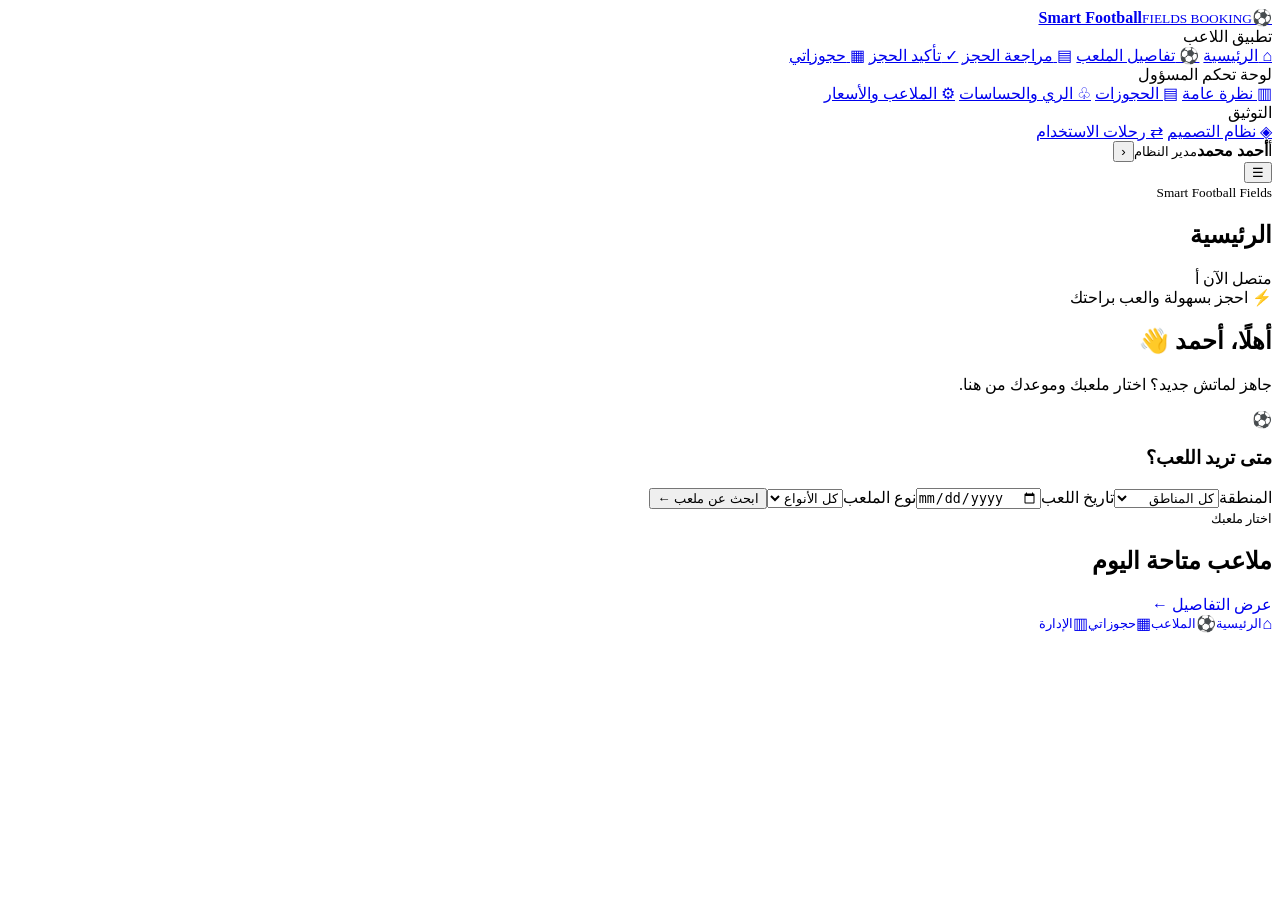
==== index.html @ da380d58 "Add files via upload" ====
<!doctype html>

<html dir="rtl" lang="ar">
<head>
<meta charset="utf-8"/><meta content="width=device-width,initial-scale=1" name="viewport"/>
<meta content="#164b35" name="theme-color"/><title>Smart Football Fields</title>
<link href="https://fonts.googleapis.com" rel="preconnect"/><link href="css/style.css" rel="stylesheet"/>

<link rel="manifest" href="manifest.json"/>
<link rel="icon" type="image/png" sizes="32x32" href="assets/icons/favicon-32.png"/>
<link rel="icon" type="image/png" sizes="16x16" href="assets/icons/favicon-16.png"/>
<link rel="apple-touch-icon" href="assets/icons/apple-touch-icon.png"/>
<meta name="apple-mobile-web-app-capable" content="yes"/>
<meta name="apple-mobile-web-app-status-bar-style" content="default"/>
<meta name="description" content="Smart Football Fields — smart booking and management for football fields."/>
<meta property="og:type" content="website"/>
<meta property="og:title" content="Smart Football Fields"/>
<meta property="og:description" content="Book and manage football fields with Smart Turf."/>
<meta property="og:image" content="assets/images/og-image-1200x630.jpg"/>
<meta property="og:image:width" content="1200"/>
<meta property="og:image:height" content="630"/>
<meta name="twitter:card" content="summary_large_image"/>
<meta name="twitter:image" content="assets/images/og-image-1200x630.jpg"/>

</head>
<body data-current-page="player-home">
<div class="layout">
<aside class="sidebar" id="sidebar">
<a class="logo" data-page="player-home" href="index.html"><span class="logo-ball">⚽</span><span><b>Smart Football</b><small>FIELDS BOOKING</small></span></a>
<div class="side-label">تطبيق اللاعب</div>
<a class="side-link" data-page="player-home" href="index.html">⌂ <span>الرئيسية</span></a>
<a class="side-link" data-page="field-details" href="field-details.html">⚽ <span>تفاصيل الملعب</span></a>
<a class="side-link" data-page="booking-review" href="booking-review.html">▤ <span>مراجعة الحجز</span></a>
<a class="side-link" data-page="booking-success" href="booking-success.html">✓ <span>تأكيد الحجز</span></a>
<a class="side-link" data-page="my-bookings" href="my-bookings.html">▦ <span>حجوزاتي</span></a>
<div class="side-label admin-label">لوحة تحكم المسؤول</div>
<a class="side-link" data-page="admin-overview" href="admin-dashboard.html">▥ <span>نظرة عامة</span></a>
<a class="side-link" data-page="admin-bookings" href="admin-bookings.html">▤ <span>الحجوزات</span></a>
<a class="side-link" data-page="irrigation" href="irrigation.html">♧ <span>الري والحساسات</span></a>
<a class="side-link" data-page="fields-pricing" href="fields-pricing.html">⚙ <span>الملاعب والأسعار</span></a>
<div class="side-label">التوثيق</div>
<a class="side-link" data-page="design-system" href="design-system.html">◈ <span>نظام التصميم</span></a>
<a class="side-link" data-page="user-flows" href="user-flows.html">⇄ <span>رحلات الاستخدام</span></a>
<div class="sidebar-bottom"><span class="avatar">أ</span><span><b>أحمد محمد</b><small>مدير النظام</small></span><button id="sidebarToggle" title="إغلاق القائمة">‹</button></div>
</aside>
<main class="main">
<header class="topbar"><button class="hamb" id="hamb">☰</button><div><small class="muted">Smart Football Fields</small><h2 id="pageHeading">الرئيسية</h2></div><div class="top-user"><span class="online"></span> متصل الآن <span class="avatar">أ</span></div></header>
<div class="content"><section class="page active" id="player-home">
<div class="welcome"><div><span class="tag">⚡ احجز بسهولة والعب براحتك</span><h1>أهلًا، أحمد 👋</h1><p>جاهز لماتش جديد؟ اختار ملعبك وموعدك من هنا.</p></div><div class="welcome-ball">⚽</div></div>
<div class="panel search-box"><h3>متى تريد اللعب؟</h3><div class="search-grid"><label>المنطقة<select id="areaSearch"><option value="">كل المناطق</option><option>مدينة نصر</option><option>المعادي</option><option>التجمع الخامس</option><option>الشروق</option></select></label><label>تاريخ اللعب<input id="searchDate" type="date"/></label><label>نوع الملعب<select id="searchType"><option value="">كل الأنواع</option><option>خماسي</option><option>سباعي</option></select></label><button class="primary" id="findFields">ابحث عن ملعب ←</button></div></div>
<div class="section-head"><div><small class="eyebrow">اختار ملعبك</small><h2>ملاعب متاحة اليوم</h2></div><a class="text-btn" data-page="field-details" href="field-details.html" role="button" style="text-decoration:none;display:inline-flex;align-items:center;justify-content:center">عرض التفاصيل ←</a></div>
<div class="cards" id="homeFieldCards"></div>
</section></div>
</main>
</div>
<div class="mobile-dock"><a data-page="player-home" href="index.html" role="button" style="text-decoration:none;display:inline-flex;align-items:center;justify-content:center">⌂<small>الرئيسية</small></a><a data-page="field-details" href="field-details.html" role="button" style="text-decoration:none;display:inline-flex;align-items:center;justify-content:center">⚽<small>الملاعب</small></a><a data-page="my-bookings" href="my-bookings.html" role="button" style="text-decoration:none;display:inline-flex;align-items:center;justify-content:center">▦<small>حجوزاتي</small></a><a data-page="admin-overview" href="admin-dashboard.html" role="button" style="text-decoration:none;display:inline-flex;align-items:center;justify-content:center">▥<small>الإدارة</small></a></div>
<div class="toast" id="toast"></div>
<script src="js/script.js"></script>
<script src="js/preferences.js"></script>
<script src="js/pwa.js"></script>
</body></html>
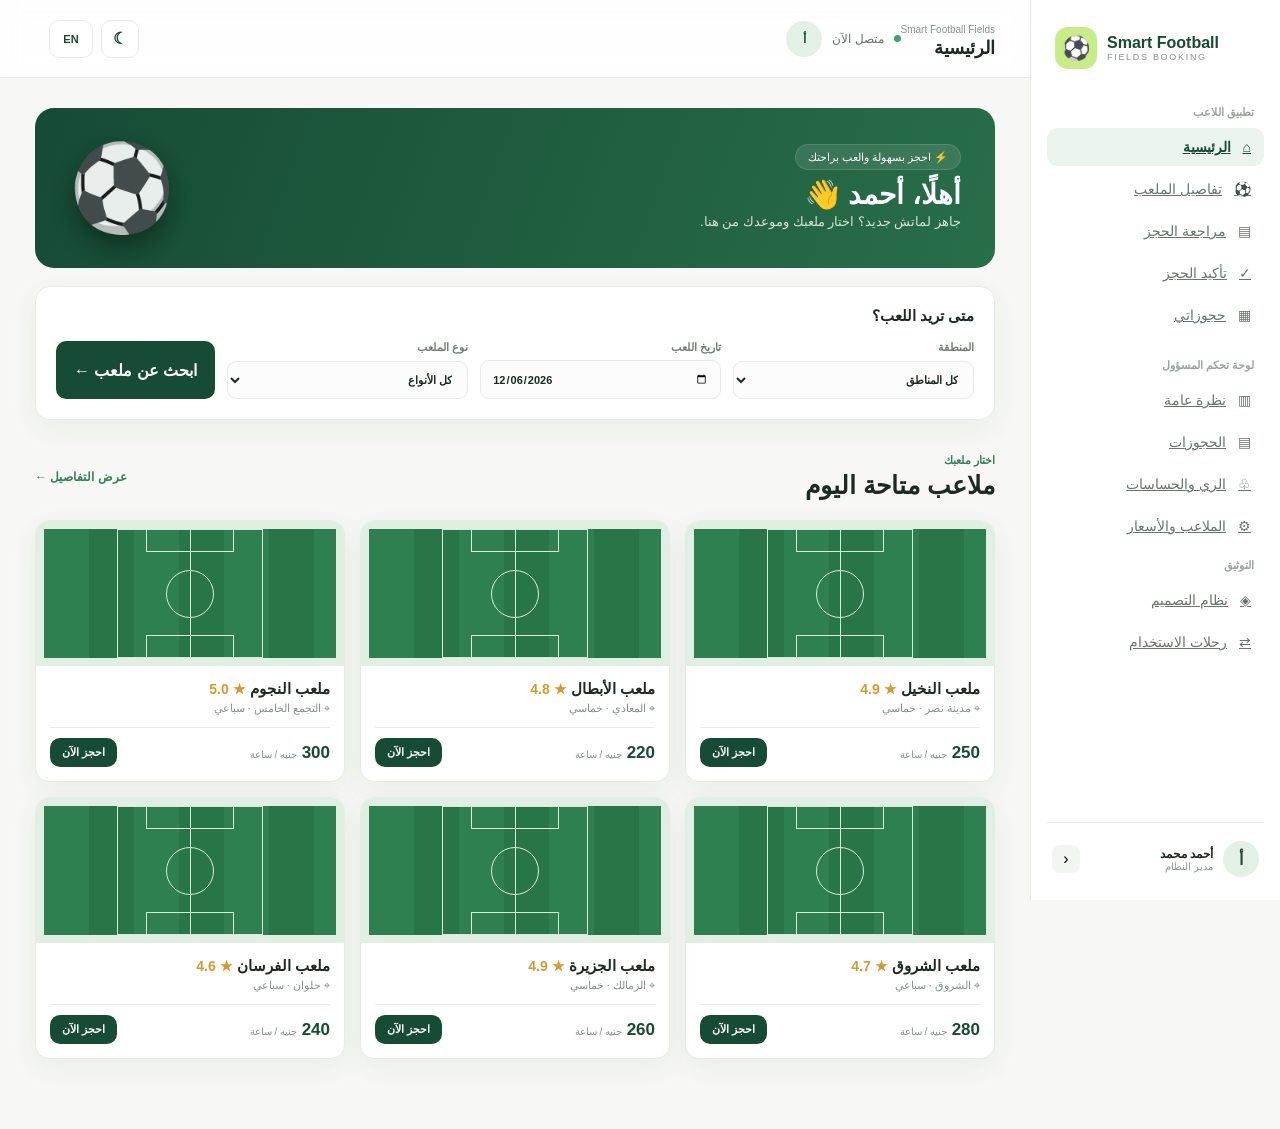
==== commit 5b9e5398: "Add files via upload" ====
--- a/index.html
+++ b/index.html
@@ -4,7 +4,7 @@
 <head>
 <meta charset="utf-8"/><meta content="width=device-width,initial-scale=1" name="viewport"/>
 <meta content="#164b35" name="theme-color"/><title>Smart Football Fields</title>
-<link href="https://fonts.googleapis.com" rel="preconnect"/><link href="css/style.css" rel="stylesheet"/>
+<link href="https://fonts.googleapis.com" rel="preconnect"/><link href="style.css" rel="stylesheet"/>
 
 <link rel="manifest" href="manifest.json"/>
 <link rel="icon" type="image/png" sizes="32x32" href="assets/icons/favicon-32.png"/>
@@ -55,7 +55,7 @@
 </div>
 <div class="mobile-dock"><a data-page="player-home" href="index.html" role="button" style="text-decoration:none;display:inline-flex;align-items:center;justify-content:center">⌂<small>الرئيسية</small></a><a data-page="field-details" href="field-details.html" role="button" style="text-decoration:none;display:inline-flex;align-items:center;justify-content:center">⚽<small>الملاعب</small></a><a data-page="my-bookings" href="my-bookings.html" role="button" style="text-decoration:none;display:inline-flex;align-items:center;justify-content:center">▦<small>حجوزاتي</small></a><a data-page="admin-overview" href="admin-dashboard.html" role="button" style="text-decoration:none;display:inline-flex;align-items:center;justify-content:center">▥<small>الإدارة</small></a></div>
 <div class="toast" id="toast"></div>
-<script src="js/script.js"></script>
-<script src="js/preferences.js"></script>
-<script src="js/pwa.js"></script>
+<script src="script.js"></script>
+<script src="preferences.js"></script>
+<script src="pwa.js"></script>
 </body></html>
--- a/style.css
+++ b/style.css
@@ -0,0 +1,49 @@
+*{box-sizing:border-box} :root{--g:#164b35;--g2:#2f8055;--lime:#c9ed86;--bg:#f7f8f5;--ink:#1c2b22;--muted:#87938b;--line:#e7ece7;--white:#fff;--shadow:0 8px 28px #183b2510}body{margin:0;background:var(--bg);color:var(--ink);font-family:Cairo,sans-serif}button,input,select{font:inherit}button{cursor:pointer}.layout{min-height:100vh}.sidebar{width:250px;background:#fff;border-left:1px solid var(--line);position:fixed;right:0;top:0;bottom:0;padding:23px 16px;display:flex;flex-direction:column;z-index:5;overflow:auto}.logo{display:flex;gap:10px;align-items:center;text-decoration:none;color:var(--g);padding:4px 8px 25px;direction:ltr}.logo-ball{width:42px;height:42px;border-radius:13px;background:var(--lime);display:grid;place-items:center;font-size:23px}.logo b,.logo small{display:block}.logo b{font-size:16px;font-weight:900}.logo small{font-size:9px;letter-spacing:1.7px;color:var(--muted)}.side-label{font-size:11px;color:#9aa49d;font-weight:800;margin:12px 10px 7px}.side-link{border:0;background:transparent;color:#68766d;text-align:right;padding:11px 13px;border-radius:11px;margin:2px 0;display:flex;gap:12px;align-items:center;font-size:14px}.side-link:hover,.side-link.active{background:#eaf3ec;color:var(--g);font-weight:800}.side-link:first-letter{font-size:19px}.admin-label{margin-top:23px}.sidebar-bottom{margin-top:auto;border-top:1px solid var(--line);padding:18px 5px 0;display:flex;align-items:center;gap:10px}.avatar{width:36px;height:36px;border-radius:50%;background:#e2f0e5;color:var(--g);display:grid;place-items:center;font-weight:900}.sidebar-bottom b,.sidebar-bottom small{display:block}.sidebar-bottom b{font-size:12px}.sidebar-bottom small{font-size:10px;color:var(--muted)}.sidebar-bottom button{margin-right:auto;border:0;background:#f2f5f2;border-radius:8px;width:28px;height:28px}.main{margin-right:250px;min-height:100vh}.topbar{height:78px;background:#ffffffdf;backdrop-filter:blur(12px);border-bottom:1px solid var(--line);display:flex;align-items:center;justify-content:space-between;padding:0 35px;position:sticky;top:0;z-index:4}.topbar h2{font-size:18px;margin:0}.muted{color:var(--muted)}.topbar small{font-size:10px}.top-user{display:flex;align-items:center;gap:10px;font-size:12px;color:#637168}.online{width:7px;height:7px;border-radius:50%;background:#39a66a}.content{max-width:1250px;margin:auto;padding:30px 35px 70px}.page{display:none;animation:appear .2s ease}.page.active{display:block}@keyframes appear{from{opacity:0;transform:translateY(5px)}to{opacity:1;transform:none}}.welcome{background:linear-gradient(110deg,#164b35,#286e49);border-radius:19px;color:#fff;padding:30px 34px;display:flex;align-items:center;justify-content:space-between;overflow:hidden}.welcome h1{font-size:28px;margin:13px 0 3px}.welcome p{color:#d4e5d9;margin:0;font-size:13px}.tag{background:#ffffff19;border:1px solid #ffffff20;border-radius:30px;padding:6px 12px;font-size:11px}.welcome-ball{font-size:85px;opacity:.9;filter:drop-shadow(0 12px 12px #071e12aa)}.panel{background:#fff;border:1px solid var(--line);border-radius:15px;padding:20px;margin:17px 0;box-shadow:var(--shadow)}.panel h3{font-size:15px;margin:0 0 16px}.search-box{margin-top:18px}.search-grid{display:grid;grid-template-columns:1fr 1fr 1fr auto;gap:12px}.search-grid label,.form-grid label{font-size:11px;color:#718077;font-weight:800;display:grid;gap:6px}.search-grid input,.search-grid select,.form-grid input,.table-tools input,.table-tools select{border:1px solid var(--line);border-radius:9px;padding:11px;background:#fbfcfb;color:var(--ink);min-width:0}.primary,.secondary{border:0;border-radius:10px;padding:11px 18px;font-weight:800}.primary{background:var(--g);color:#fff}.primary:hover{background:var(--g2)}.secondary{background:#eaf3ec;color:var(--g)}.wide{width:100%;margin-top:13px}.section-head{display:flex;align-items:center;justify-content:space-between;margin:30px 0 17px;gap:15px}.section-head h1,.section-head h2{margin:3px 0;font-size:25px}.section-head p{font-size:12px;margin:4px 0}.eyebrow{font-size:11px;color:var(--g2);font-weight:900}.text-btn{border:0;background:transparent;color:var(--g2);font-size:12px;font-weight:800}.cards{display:grid;grid-template-columns:repeat(3,minmax(0,1fr));gap:15px}.field-card{background:#fff;border:1px solid var(--line);border-radius:14px;overflow:hidden;box-shadow:var(--shadow)}.pitch-art{height:145px;background:repeating-linear-gradient(90deg,#2e8050 0 45px,#287548 45px 90px);border:8px solid #e1eee2;position:relative}.pitch-art:before{content:"";position:absolute;inset:0 25%;border:1px solid #d7ebd9}.pitch-art .midline{position:absolute;left:50%;top:0;bottom:0;border-left:1px solid #d7ebd9}.pitch-art .circle{position:absolute;width:48px;height:48px;border:1px solid #d7ebd9;border-radius:50%;left:calc(50% - 24px);top:calc(50% - 24px)}.pitch-art .penalty{position:absolute;left:35%;width:30%;height:18%;border:1px solid #d7ebd9}.pitch-art .p1{top:0;border-top:0}.pitch-art .p2{bottom:0;border-bottom:0}.field-card-body{padding:14px}.field-card h3{margin:0;font-size:15px}.field-sub{font-size:11px;color:var(--muted);margin:4px 0 12px}.field-foot{display:flex;align-items:center;justify-content:space-between;border-top:1px solid var(--line);padding-top:10px}.field-foot b{color:var(--g);font-size:17px}.field-foot small{font-size:10px;color:var(--muted)}.field-foot button{padding:8px 12px;font-size:11px}.backline{display:flex;justify-content:space-between;align-items:center}.pill{font-size:11px;padding:6px 11px;border-radius:30px;font-weight:800}.green{background:#e7f3e9;color:#28754a}.detail-hero{display:grid;grid-template-columns:1fr 1fr;gap:25px;align-items:center;margin:18px 0}.pitch-art.large{height:260px;border-radius:15px}.detail-hero h1{font-size:28px;margin:5px 0}.rating{color:#d69a2d;font-size:14px}.rating span{color:#87938b;font-size:11px}.detail-desc{font-size:13px;line-height:2;color:#69776e}.detail-facts{display:flex;gap:8px;flex-wrap:wrap}.detail-facts span{background:#eff5ef;padding:7px 10px;border-radius:8px;font-size:10px}.price{color:var(--g);font-size:25px}.price small{font-size:12px;color:var(--muted)}.status-grid{display:grid;grid-template-columns:repeat(3,1fr);gap:10px}.status-grid div{background:#f6f9f6;padding:13px;border-radius:10px}.status-grid b,.status-grid small{display:block}.status-grid b{font-size:12px}.status-grid small{color:var(--muted);font-size:10px;margin-top:5px}.good{color:#31925a}.date-options,.slots{display:flex;gap:9px;flex-wrap:wrap}.date-choice,.slot{border:1px solid var(--line);background:#fff;border-radius:9px;padding:9px 13px;color:#66746b;font-size:11px}.date-choice.selected,.slot.selected{background:var(--g);color:#fff;border-color:var(--g)}.slots-title{margin-top:20px!important}.narrow{max-width:720px;margin:auto}.review-top{display:flex;align-items:center;gap:12px;padding-bottom:14px;border-bottom:1px solid var(--line)}.mini-pitch{width:58px;height:50px;border-radius:9px;background:#2b7c4c;display:grid;place-items:center;color:white;font-size:24px}.review-line{display:flex;justify-content:space-between;align-items:center;padding:12px 0;border-bottom:1px solid #f0f2f0;font-size:12px}.review-line span{color:#7b887f}.review-line select{border:1px solid var(--line);padding:6px;border-radius:7px}.review-line.total{font-size:15px;color:var(--g);font-weight:900;border:0}.form-grid{display:grid;grid-template-columns:1fr 1fr;gap:13px}.payment-options{display:flex;gap:20px;flex-wrap:wrap;font-size:12px}.payment-options label{display:flex;gap:7px;align-items:center}.success-wrap{max-width:540px;margin:30px auto;text-align:center;padding:35px}.success-icon{width:75px;height:75px;border-radius:50%;background:#e4f4e8;color:#2b8952;display:grid;place-items:center;font-size:40px;margin:0 auto 18px}.success-wrap h1{font-size:27px;margin:8px}.success-wrap>p{font-size:12px}.ticket{margin:24px 0;padding:17px;background:#f6f9f6;border:1px dashed #bfd2c2;border-radius:12px;display:grid;grid-template-columns:1fr 1fr;gap:17px;text-align:right}.ticket small,.ticket b{display:block}.ticket small{font-size:10px;color:var(--muted)}.ticket b{font-size:12px;margin-top:4px}.tabs{display:flex;gap:7px;margin:18px 0}.tab{border:1px solid var(--line);background:#fff;padding:8px 17px;border-radius:9px;color:#748178;font-size:11px}.tab.active{background:var(--g);color:#fff}.stack{display:grid;gap:12px}.booking-item{background:#fff;border:1px solid var(--line);border-radius:13px;padding:15px;display:flex;justify-content:space-between;align-items:center;gap:12px}.booking-item h3{margin:0;font-size:14px}.booking-item p{margin:4px 0;color:var(--muted);font-size:11px}.status-badge{background:#e8f4eb;color:#28754a;border-radius:20px;padding:6px 10px;font-size:10px}.cancel{border:1px solid #f0d6d2;background:#fff8f7;color:#b45c50;border-radius:8px;padding:6px 9px;font-size:10px}.empty{padding:35px;text-align:center;color:var(--muted);background:#fff;border-radius:12px}.stats{display:grid;grid-template-columns:repeat(4,1fr);gap:13px}.stat{background:#fff;border:1px solid var(--line);border-radius:13px;padding:17px}.stat small,.stat b,.stat span{display:block}.stat small{color:var(--muted);font-size:10px}.stat b{font-size:23px;margin:8px 0;color:var(--g)}.stat b i{font-size:11px;font-style:normal}.stat span{font-size:10px;color:#32915b}.admin-grid{display:grid;grid-template-columns:1fr 1fr;gap:15px}.gauge{width:120px;height:120px;border-radius:50%;margin:10px auto;background:conic-gradient(#72ad7c 0 32%,#e8eee8 32%);display:grid;place-items:center;position:relative}.gauge:before{content:"";position:absolute;inset:12px;background:#fff;border-radius:50%}.gauge b{position:relative;color:var(--g);font-size:23px}.center{text-align:center;font-size:11px}.weather{background:#f3f8ef;border-radius:12px;padding:20px;display:flex;align-items:center;justify-content:space-around;color:#8a9e54}.weather b{font-size:28px}.sensor-row{display:flex;justify-content:space-between;font-size:12px;margin:13px 0 7px}.sensor-row b{color:var(--g)}.bar{height:7px;background:#edf2ed;border-radius:8px;overflow:hidden}.bar i{display:block;height:100%;background:#6ea77a;border-radius:8px}.pump,.device{display:flex;align-items:center;justify-content:space-between;gap:10px;padding:12px 0;border-bottom:1px solid var(--line)}.pump b,.pump small,.device b,.device small{display:block}.pump b,.device b{font-size:12px}.pump small,.device small{font-size:10px;color:var(--muted)}.switch input{display:none}.switch span{display:block;width:42px;height:23px;border-radius:20px;background:#d5ddd6;position:relative}.switch span:after{content:"";position:absolute;width:17px;height:17px;border-radius:50%;background:#fff;top:3px;right:3px;transition:.2s}.switch input:checked+span{background:#39865a}.switch input:checked+span:after{right:22px}.table-tools{display:flex;gap:10px;margin-bottom:15px}.table-tools input{flex:1}.table-wrap{overflow:auto}table{width:100%;border-collapse:collapse;white-space:nowrap;font-size:11px}th,td{text-align:right;padding:12px;border-bottom:1px solid var(--line)}th{color:#829087;background:#f8faf8}td{color:#536258}.table-action{border:0;background:#eaf3ec;color:var(--g);border-radius:7px;padding:5px 8px}.setting{display:flex;align-items:center;justify-content:space-between;padding:12px 0;border-bottom:1px solid var(--line);font-size:12px}.setting input[type=number]{width:75px;padding:7px;border:1px solid var(--line);border-radius:7px}.device>span{color:#37a365}.device strong{font-size:10px;color:#328657}.swatches{display:grid;grid-template-columns:repeat(5,1fr);gap:10px}.swatches div{height:95px;border-radius:10px;padding:12px;color:white;font-size:11px;display:flex;flex-direction:column;justify-content:end;font-weight:800}.flow{display:flex;align-items:center;gap:10px;flex-wrap:wrap}.flow span{background:#edf5ee;border:1px solid #dbe9dd;color:var(--g);padding:11px 14px;border-radius:9px;font-size:12px;font-weight:800}.flow i{color:#9eaaa1;font-style:normal}.hamb{display:none;border:0;background:#eaf3ec;color:var(--g);padding:8px 11px;border-radius:8px}.mobile-dock{display:none}.toast{position:fixed;bottom:22px;left:50%;transform:translate(-50%,20px);opacity:0;background:#173e2d;color:#fff;padding:12px 18px;border-radius:10px;z-index:20;transition:.2s;font-size:12px}.toast.show{opacity:1;transform:translate(-50%,0)}@media(max-width:1050px){.sidebar{width:220px}.main{margin-right:220px}.content{padding:25px 22px}.cards{grid-template-columns:repeat(2,1fr)}.search-grid{grid-template-columns:1fr 1fr}.search-grid button{min-height:43px}.stats{grid-template-columns:repeat(2,1fr)}}@media(max-width:720px){.sidebar{transform:translateX(100%);transition:.25s;width:260px;box-shadow:-10px 0 30px #0001}.sidebar.open{transform:translateX(0)}.main{margin-right:0}.topbar{height:66px;padding:0 16px;gap:10px}.topbar h2{font-size:15px}.top-user{font-size:0}.top-user .avatar{font-size:14px}.hamb{display:block}.content{padding:17px 14px 90px}.welcome{padding:23px 19px}.welcome h1{font-size:23px}.welcome-ball{font-size:55px}.search-grid{grid-template-columns:1fr}.cards{grid-template-columns:1fr 1fr;gap:9px}.field-card-body{padding:10px}.field-card h3{font-size:13px}.field-foot b{font-size:14px}.field-foot button{padding:7px;font-size:10px}.detail-hero{grid-template-columns:1fr}.pitch-art.large{height:190px}.admin-grid{grid-template-columns:1fr}.stats{gap:8px}.stat{padding:12px}.stat b{font-size:19px}.section-head h1,.section-head h2{font-size:21px}.booking-item{flex-wrap:wrap}.swatches{grid-template-columns:repeat(2,1fr)}.flow{gap:6px}.flow span{padding:8px;font-size:10px}.mobile-dock{display:flex;position:fixed;bottom:0;left:0;right:0;background:#fff;border-top:1px solid var(--line);height:65px;z-index:4;justify-content:space-around;align-items:center}.mobile-dock button{border:0;background:transparent;color:var(--g);font-size:19px;display:grid;justify-items:center;gap:0}.mobile-dock small{font-size:9px}.form-grid{grid-template-columns:1fr}.ticket{gap:12px}.content{padding-bottom:85px}}
+/* Frontend completion: interaction states and print-friendly booking ticket */
+.side-link.active{background:#eaf3ec;color:var(--g);font-weight:900}
+.slot:disabled{opacity:.48;cursor:not-allowed;text-decoration:line-through;background:#f4f5f4;color:#89938b}
+button:focus-visible,a:focus-visible,input:focus-visible,select:focus-visible{outline:3px solid #91c5a0;outline-offset:2px}
+@media print{
+  body{background:#fff!important}
+  .sidebar,.topbar,.mobile-dock,.toast,.success-wrap>.primary,.success-wrap>.secondary,#printTicket{display:none!important}
+  .main{margin:0!important}
+  .content{padding:0!important}
+  .success-wrap{box-shadow:none!important;border:1px solid #ddd!important;margin:0 auto!important}
+}
+
+/* Global appearance and language controls */
+.utility-actions{display:flex;align-items:center;gap:8px;margin-inline-start:auto;margin-inline-end:14px;flex-shrink:0}
+.utility-btn{width:38px;height:38px;border:1px solid var(--line);border-radius:10px;background:var(--white);color:var(--g);font-weight:800;display:grid;place-items:center;cursor:pointer;transition:.2s}
+.utility-btn:hover{transform:translateY(-1px);border-color:var(--g2);background:#eaf3ec}
+.language-btn{font-size:11px;min-width:44px;padding:0 8px}
+body[data-theme="dark"]{--bg:#101813;--ink:#e6eee8;--muted:#9aa99e;--line:#29382e;--white:#18241c;--shadow:0 8px 28px #0005;background:var(--bg);color:var(--ink);color-scheme:dark}
+body[data-theme="dark"] .sidebar,body[data-theme="dark"] .topbar,body[data-theme="dark"] .panel,body[data-theme="dark"] .field-card,body[data-theme="dark"] .stat,body[data-theme="dark"] .booking-item,body[data-theme="dark"] .empty,body[data-theme="dark"] .mobile-dock{background:#18241c;color:var(--ink);border-color:var(--line)}
+body[data-theme="dark"] .topbar{background:#18241ceF}
+body[data-theme="dark"] .side-link{color:#b6c4b9}
+body[data-theme="dark"] .side-link:hover,body[data-theme="dark"] .side-link.active{background:#243b2c;color:#bfe8c9}
+body[data-theme="dark"] .search-grid input,body[data-theme="dark"] .search-grid select,body[data-theme="dark"] .form-grid input,body[data-theme="dark"] .table-tools input,body[data-theme="dark"] .table-tools select,body[data-theme="dark"] .tab{background:#111a15;color:var(--ink);border-color:var(--line)}
+body[data-theme="dark"] th{background:#202d24;color:#b9c8bd}
+body[data-theme="dark"] td{color:#d0dbd2}
+body[data-theme="dark"] .ticket{background:#202d24;border-color:#435b49}
+body[data-theme="dark"] .gauge:before{background:#18241c}
+body[data-theme="dark"] .weather{background:#253326;color:#c8d99a}
+body[data-theme="dark"] .success-icon{background:#203b2a;color:#8fdaa5}
+body[data-theme="dark"] .secondary,body[data-theme="dark"] .hamb,body[data-theme="dark"] .utility-btn{background:#26382b;color:#d9f0df;border-color:#3a5140}
+body[data-theme="dark"] .mobile-dock a{color:#d5e8d9}
+body.lang-en{font-family:Arial,system-ui,sans-serif}
+body.lang-en .sidebar{text-align:left}
+body.lang-en .side-link{text-align:left}
+body.lang-en .main{margin-right:0;margin-left:250px}
+body.lang-en .sidebar{right:auto;left:0;border-left:0;border-right:1px solid var(--line)}
+body.lang-en .sidebar-bottom button{margin-right:0;margin-left:auto}
+body.lang-en .top-user{direction:ltr}
+body.lang-en .ticket,body.lang-en th,body.lang-en td{text-align:left}
+body.lang-en .ticket{direction:ltr}
+body.lang-en .sensor-row{direction:ltr}
+body.lang-en .booking-item{direction:ltr}
+body.lang-en .logo{direction:ltr}
+body.lang-en .table-wrap{direction:ltr}
+@media(max-width:1050px){body.lang-en .sidebar{width:220px}body.lang-en .main{margin-left:220px}}
+@media(max-width:720px){body.lang-en .sidebar{left:0;right:auto;transform:translateX(-105%);width:260px}body.lang-en .sidebar.open{transform:translateX(0)}body.lang-en .main{margin-left:0;margin-right:0}.utility-actions{margin-inline-start:auto;margin-inline-end:4px}.topbar{padding-inline:12px}.topbar>div:nth-child(2){min-width:0}.topbar h2{white-space:nowrap;overflow:hidden;text-overflow:ellipsis}.mobile-dock a{display:grid;justify-items:center;gap:2px;color:var(--g);font-size:18px;text-decoration:none}.mobile-dock a small{font-size:9px}.mobile-dock a.active{color:var(--g2);font-weight:900}}
+@media(max-width:480px){.cards{grid-template-columns:1fr}.stats{grid-template-columns:1fr 1fr}.welcome-ball{font-size:42px}.welcome{gap:8px}.section-head{align-items:flex-start;flex-wrap:wrap}.table-tools{flex-wrap:wrap}.table-tools input,.table-tools select{min-width:100%}.ticket{grid-template-columns:1fr}.utility-btn{width:34px;height:34px}.topbar{gap:7px}.topbar h2{font-size:13px}.content{padding-inline:12px}}
+@media(max-width:360px){.stats{grid-template-columns:1fr}.utility-actions{gap:5px}.utility-btn{width:31px;height:31px}.welcome h1{font-size:20px}.mobile-dock{height:60px}}
